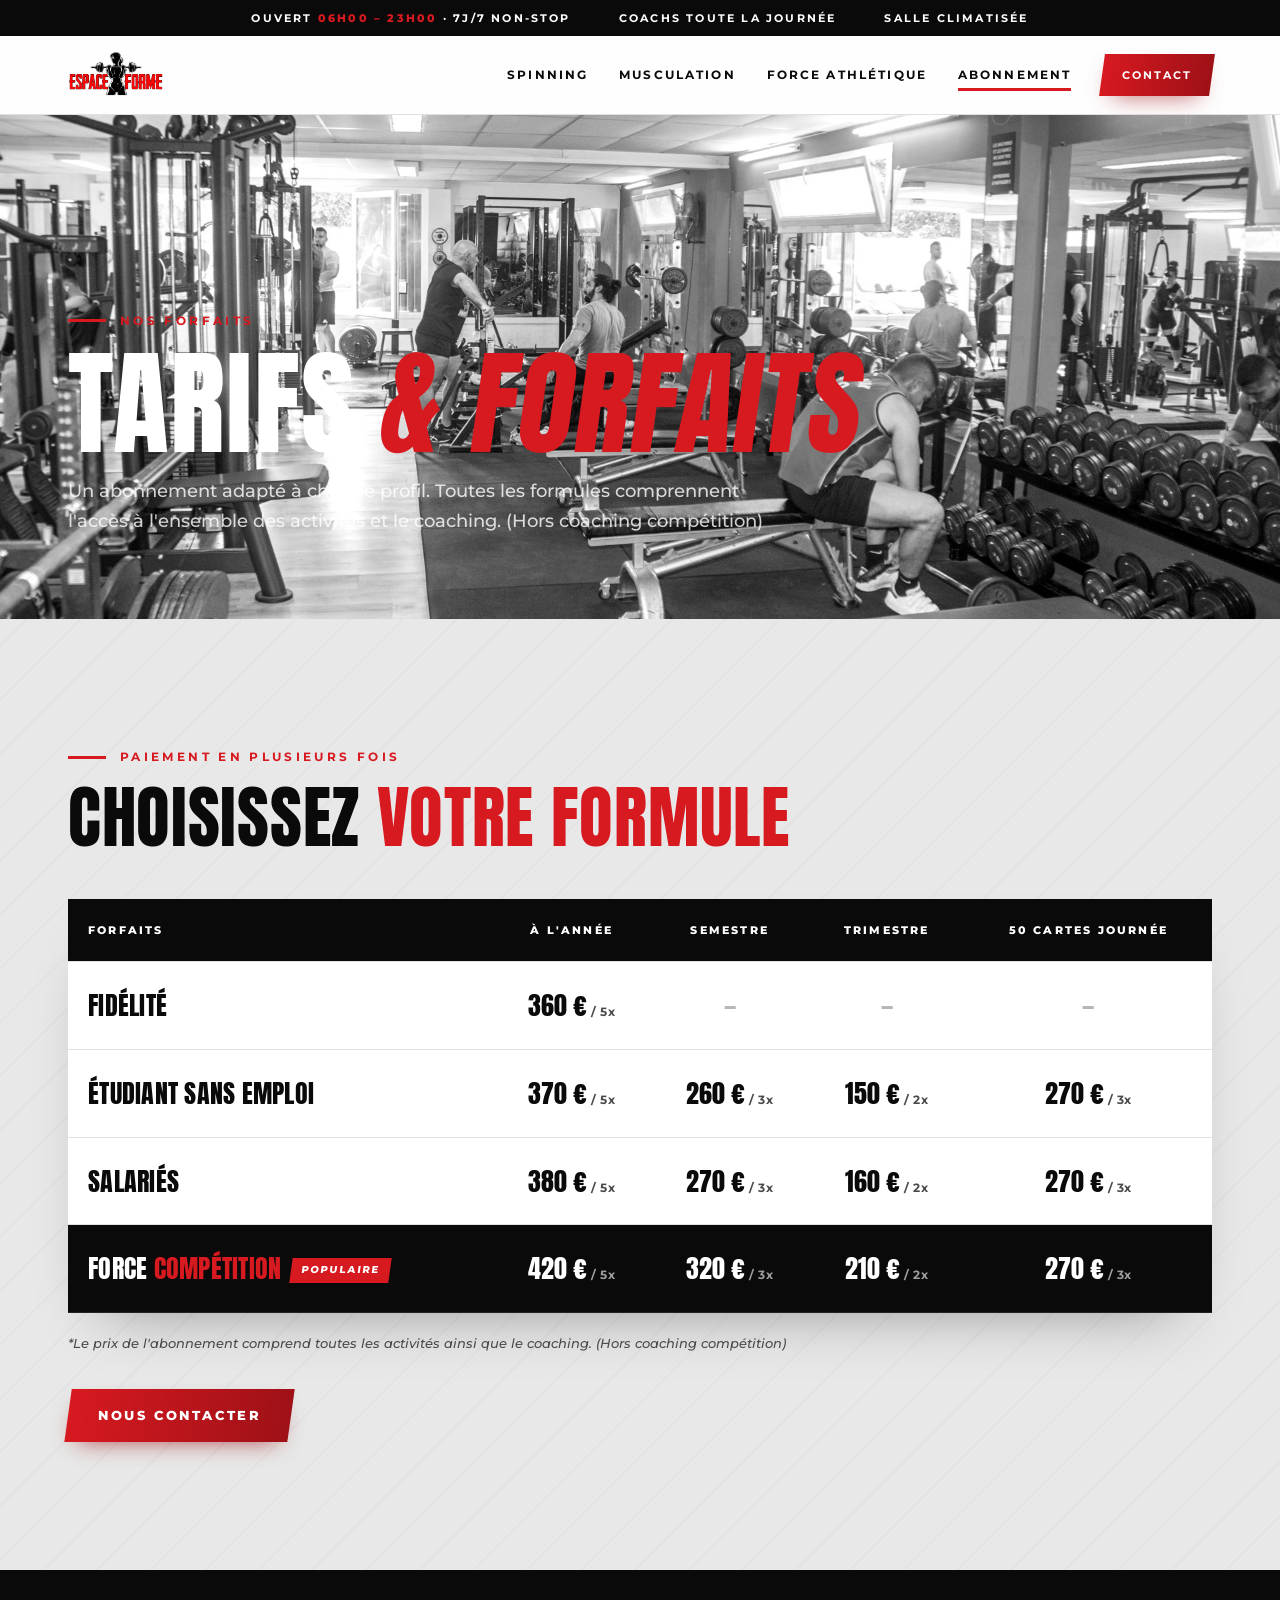
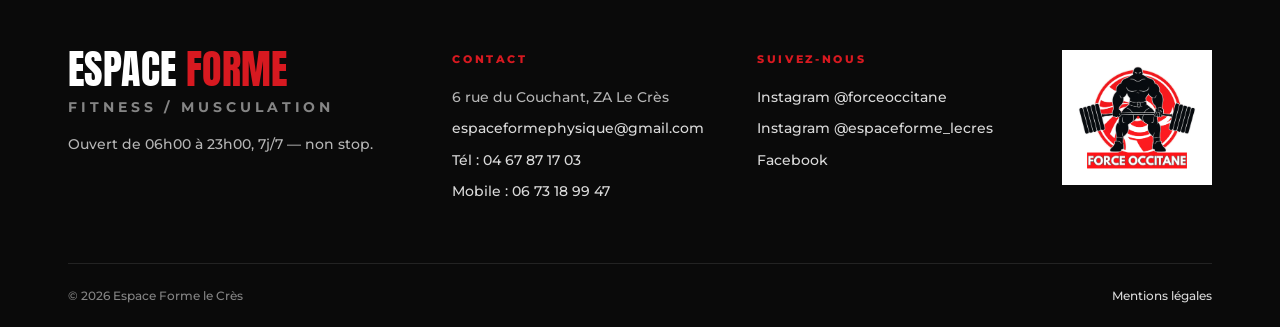
==== abonnement.html @ d4f0801f "Site Espace Forme le Crès aux couleurs Force Occitane Refonte statique du site espaceformelecres.com" ====
<!DOCTYPE html>
<html lang="fr">
<head>
<meta charset="utf-8">
<meta name="viewport" content="width=device-width, initial-scale=1">
<title>Tarifs & abonnements — Espace Forme le Crès</title>
<meta name="description" content="Tarifs et forfaits Espace Forme : fidélité, étudiant, salariés, force compétition. Toutes les activités et le coaching inclus.">
<meta name="theme-color" content="#0A0A0A">
<link rel="icon" href="assets/img/LOGO2.png">
<link rel="preconnect" href="https://fonts.googleapis.com">
<link rel="preconnect" href="https://fonts.gstatic.com" crossorigin>
<link href="https://fonts.googleapis.com/css2?family=Anton&family=Montserrat:wght@500;700;800&display=swap" rel="stylesheet">
<link rel="stylesheet" href="assets/style.css">
</head>
<body>
<div class="topbar"><div class="wrap">
  <p>Ouvert <b>06h00 – 23h00</b> · 7j/7 non-stop</p><p>Coachs toute la journée</p><p>Salle climatisée</p>
</div></div>
<header class="header">
  <div class="wrap">
    <a class="brand" href="index.html" aria-label="Espace Forme — accueil"><img src="assets/img/LOGO2.png" alt="Espace Forme" width="96" height="54"></a>
    <button class="burger" aria-label="Menu" aria-expanded="false"><span></span></button>
    <nav class="nav">
      <a href="cours-collectifs.html">Spinning</a>
      <a href="musculation.html">Musculation</a>
      <a href="force-athletique.html">Force athlétique</a>
      <a href="abonnement.html" aria-current="page">Abonnement</a>
      <a class="btn btn-rouge" href="contact.html"><span>Contact</span></a>
    </nav>
  </div>
</header>
<main>
<section class="page-hero">
  <img src="assets/img/cours-collectifs-bg.jpg" alt="" style="object-position:center">
  <div class="wrap">
    <p class="spaced kicker">Nos forfaits</p>
    <h1 class="t">Tarifs <span class="rouge italic">& forfaits</span></h1>
    <p class="lead">Un abonnement adapté à chaque profil. Toutes les formules comprennent l'accès à l'ensemble des activités et le coaching. (Hors coaching compétition)</p>
    
  </div>
</section>

<section class="sec">
  <div class="wrap">
    <div class="sec-head reveal">
      <div><p class="spaced kicker">Paiement en plusieurs fois</p><h2 class="t">Choisissez <span class="rouge">votre formule</span></h2></div>
    </div>
    <div class="reveal">
      <table class="pricing">
        <thead><tr><th scope="col">Forfaits</th><th scope="col">À l'année</th><th scope="col">Semestre</th><th scope="col">Trimestre</th><th scope="col">50 cartes journée</th></tr></thead>
        <tbody>
        <tr><th scope="row">Fidélité</th><td>360 €<small>/ 5x</small></td><td class="x" aria-label="Non disponible">—</td><td class="x" aria-label="Non disponible">—</td><td class="x" aria-label="Non disponible">—</td></tr>
        <tr><th scope="row">Étudiant sans emploi</th><td>370 €<small>/ 5x</small></td><td>260 €<small>/ 3x</small></td><td>150 €<small>/ 2x</small></td><td>270 €<small>/ 3x</small></td></tr>
        <tr><th scope="row">Salariés</th><td>380 €<small>/ 5x</small></td><td>270 €<small>/ 3x</small></td><td>160 €<small>/ 2x</small></td><td>270 €<small>/ 3x</small></td></tr>
        <tr class="hot"><th scope="row">Force <span class="rouge">Compétition</span><span class="pop">Populaire</span></th><td>420 €<small>/ 5x</small></td><td>320 €<small>/ 3x</small></td><td>210 €<small>/ 2x</small></td><td>270 €<small>/ 3x</small></td></tr>
        </tbody>
      </table>
      <div class="plans">
      <div class="plan"><h3 class="t">Fidélité</h3><dl><dt>À l'année</dt><dd>360 € <small style="font-family:var(--texte);font-size:12px">/ 5x</small></dd><dt>Semestre</dt><dd class="x">—</dd><dt>Trimestre</dt><dd class="x">—</dd><dt>50 cartes journée</dt><dd class="x">—</dd></dl></div>
      <div class="plan"><h3 class="t">Étudiant sans emploi</h3><dl><dt>À l'année</dt><dd>370 € <small style="font-family:var(--texte);font-size:12px">/ 5x</small></dd><dt>Semestre</dt><dd>260 € <small style="font-family:var(--texte);font-size:12px">/ 3x</small></dd><dt>Trimestre</dt><dd>150 € <small style="font-family:var(--texte);font-size:12px">/ 2x</small></dd><dt>50 cartes journée</dt><dd>270 € <small style="font-family:var(--texte);font-size:12px">/ 3x</small></dd></dl></div>
      <div class="plan"><h3 class="t">Salariés</h3><dl><dt>À l'année</dt><dd>380 € <small style="font-family:var(--texte);font-size:12px">/ 5x</small></dd><dt>Semestre</dt><dd>270 € <small style="font-family:var(--texte);font-size:12px">/ 3x</small></dd><dt>Trimestre</dt><dd>160 € <small style="font-family:var(--texte);font-size:12px">/ 2x</small></dd><dt>50 cartes journée</dt><dd>270 € <small style="font-family:var(--texte);font-size:12px">/ 3x</small></dd></dl></div>
      <div class="plan hot"><h3 class="t">Force <span class="rouge">Compétition</span><span class="pop">Populaire</span></h3><dl><dt>À l'année</dt><dd>420 € <small style="font-family:var(--texte);font-size:12px">/ 5x</small></dd><dt>Semestre</dt><dd>320 € <small style="font-family:var(--texte);font-size:12px">/ 3x</small></dd><dt>Trimestre</dt><dd>210 € <small style="font-family:var(--texte);font-size:12px">/ 2x</small></dd><dt>50 cartes journée</dt><dd>270 € <small style="font-family:var(--texte);font-size:12px">/ 3x</small></dd></dl></div>
      </div>
    </div>
    <p class="note">*Le prix de l'abonnement comprend toutes les activités ainsi que le coaching. (Hors coaching compétition)</p>
    <div class="btns"><a class="btn btn-rouge" href="contact.html"><span>Nous contacter</span></a></div>
  </div>
</section>
</main>
<footer class="footer">
  <div class="wrap">
    <div class="footer-grid">
      <div>
        <h3 class="t">Espace <span class="rouge">Forme</span></h3>
        <p class="spaced" style="color:rgba(255,255,255,.5);margin-bottom:14px">Fitness / Musculation</p>
        <p>Ouvert de 06h00 à 23h00, 7j/7 — non stop.</p>
      </div>
      <div>
        <h4>Contact</h4>
        <ul>
          <li>6 rue du Couchant, ZA Le Crès</li>
          <li><a href="mailto:espaceformephysique@gmail.com">espaceformephysique@gmail.com</a></li>
          <li><a href="tel:0467871703">Tél : 04 67 87 17 03</a></li>
          <li><a href="tel:0673189947">Mobile : 06 73 18 99 47</a></li>
        </ul>
      </div>
      <div>
        <h4>Suivez-nous</h4>
        <ul>
          <li><a href="https://www.instagram.com/forceoccitane/" target="_blank" rel="noopener">Instagram @forceoccitane</a></li>
          <li><a href="https://www.instagram.com/espaceforme_lecres/" target="_blank" rel="noopener">Instagram @espaceforme_lecres</a></li>
          <li><a href="https://www.facebook.com/Espace-FORME-1717182051873374/" target="_blank" rel="noopener">Facebook</a></li>
        </ul>
      </div>
      <div><a href="force-athletique.html"><img class="fo-logo" src="assets/img/logo-force-occitane.png" alt="Force Occitane" loading="lazy"></a></div>
    </div>
    <div class="footer-bottom">
      <span>© 2026 Espace Forme le Crès</span>
      <a href="mentions-legales.html">Mentions légales</a>
    </div>
  </div>
</footer>
<script src="assets/main.js"></script>
</body>
</html>
---- assets/style.css ----
/* Espace Forme le Crès — charte Force Occitane
   Noir + blanc + rouge / force / sobriété / modernité / performance */
:root{
  --rouge:#D71920; --rouge-fonce:#9E1117; --noir:#0A0A0A;
  --anthracite:#1C1C1C; --gris-clair:#E8E8E8; --blanc:#FFFFFF;
  --gris-texte:#4A4A4A; --gris-ligne:rgba(10,10,10,.12);
  --titre:'Anton','Bebas Neue','Oswald','Arial Narrow',Impact,sans-serif;
  --texte:'Montserrat','Helvetica Neue',Arial,sans-serif;
  --max:1240px; --gutter:clamp(16px,4vw,48px);
  --skew:-8deg;
}
*{box-sizing:border-box;margin:0;padding:0}
html{scroll-behavior:smooth}
body{
  font-family:var(--texte);font-weight:500;color:var(--noir);line-height:1.65;font-size:16px;
  background:
    repeating-linear-gradient(135deg,rgba(0,0,0,.025) 0 2px,transparent 2px 38px),
    var(--gris-clair);
  -webkit-font-smoothing:antialiased;overflow-x:hidden;
}
img{max-width:100%;display:block}
a{color:inherit}
.wrap{max-width:var(--max);margin:0 auto;padding:0 var(--gutter)}

/* ---------- Typo ---------- */
.t{font-family:var(--titre);font-weight:400;text-transform:uppercase;line-height:.95;letter-spacing:.01em}
.italic{display:inline-block;transform:skewX(var(--skew))}
.rouge{color:var(--rouge)} .blanc{color:var(--blanc)}
.spaced{font-weight:700;text-transform:uppercase;letter-spacing:.28em;font-size:12px}
.kicker{display:flex;align-items:center;gap:14px;color:var(--rouge);margin-bottom:18px}
.kicker::before{content:"";width:38px;height:3px;background:var(--rouge)}
h1.t{font-size:clamp(52px,9vw,128px)}
h2.t{font-size:clamp(38px,5.4vw,72px);margin-bottom:24px}
h3.t{font-size:clamp(26px,2.6vw,34px)}
.lead{font-size:clamp(16px,1.4vw,18px);color:var(--gris-texte);max-width:60ch}
.prose p{color:var(--gris-texte);max-width:68ch}
.prose p+p{margin-top:1em}
.dark .lead,.dark .prose p{color:rgba(255,255,255,.72)}

/* ---------- Boutons (bandeaux inclinés) ---------- */
.btn{display:inline-flex;align-items:center;gap:12px;text-decoration:none;
  font-family:var(--texte);font-weight:800;font-size:13px;letter-spacing:.2em;text-transform:uppercase;
  padding:16px 30px;transform:skewX(var(--skew));transition:background .2s,color .2s,box-shadow .2s;border:0;cursor:pointer}
.btn>span{display:inline-block;transform:skewX(8deg)}
.btn-rouge{background:linear-gradient(90deg,var(--rouge),var(--rouge-fonce));color:var(--blanc);box-shadow:0 10px 24px -12px rgba(158,17,23,.8)}
.btn-rouge:hover{box-shadow:0 14px 30px -10px rgba(158,17,23,.95)}
.btn-noir{background:var(--noir);color:var(--blanc)}
.btn-noir:hover{background:var(--anthracite)}
.btn-ghost{background:transparent;color:var(--noir);box-shadow:inset 0 0 0 2px var(--noir)}
.btn-ghost:hover{background:var(--noir);color:var(--blanc)}
.dark .btn-ghost{color:var(--blanc);box-shadow:inset 0 0 0 2px var(--blanc)}
.dark .btn-ghost:hover{background:var(--blanc);color:var(--noir)}
.btns{display:flex;flex-wrap:wrap;gap:16px;margin-top:34px}

/* ---------- Bandeau infos ---------- */
.topbar{background:var(--noir);color:var(--blanc)}
.topbar .wrap{display:flex;justify-content:center;gap:clamp(14px,4vw,48px);flex-wrap:wrap;padding-top:9px;padding-bottom:9px}
.topbar p{font-size:11px;font-weight:700;letter-spacing:.2em;text-transform:uppercase}
.topbar p b{color:var(--rouge);font-weight:800}

/* ---------- Header ---------- */
.header{position:sticky;top:0;z-index:50;background:rgba(255,255,255,.94);backdrop-filter:blur(10px);border-bottom:1px solid var(--gris-ligne)}
.header .wrap{display:flex;align-items:center;justify-content:space-between;gap:24px;height:78px}
.brand img{height:54px;width:auto}
.nav{display:flex;align-items:center;gap:clamp(18px,2.4vw,34px)}
.nav a{text-decoration:none;font-size:12px;font-weight:700;letter-spacing:.18em;text-transform:uppercase;position:relative;padding:6px 0}
.nav a::after{content:"";position:absolute;left:0;right:100%;bottom:0;height:3px;background:var(--rouge);transition:right .25s}
.nav a:hover::after,.nav a[aria-current=page]::after{right:0}
.nav .btn{padding:12px 20px;font-size:11px}
.nav .btn::after{display:none}
.burger{display:none;background:none;border:0;width:44px;height:44px;cursor:pointer;position:relative}
.burger span,.burger::before,.burger::after{content:"";position:absolute;left:10px;right:10px;height:3px;background:var(--noir);transition:transform .25s,opacity .25s}
.burger::before{top:14px}.burger span{top:21px}.burger::after{top:28px}
.menu-open .burger::before{transform:translateY(7px) rotate(45deg)}
.menu-open .burger span{opacity:0}
.menu-open .burger::after{transform:translateY(-7px) rotate(-45deg)}

/* ---------- Sections ---------- */
section{position:relative}
.sec{padding:clamp(72px,10vw,130px) 0}
.sec-blanc{background:var(--blanc)}
.dark{background:var(--noir);color:var(--blanc)}
.anthracite{background:var(--anthracite);color:var(--blanc)}
.corner{position:absolute;width:clamp(90px,14vw,200px);aspect-ratio:1;background:linear-gradient(135deg,var(--rouge),var(--rouge-fonce));pointer-events:none}
.corner.br{right:0;bottom:0;clip-path:polygon(100% 0,100% 100%,0 100%)}
.corner.tl{left:0;top:0;clip-path:polygon(0 0,100% 0,0 100%)}
.split{display:grid;grid-template-columns:1fr 1fr;gap:clamp(36px,6vw,90px);align-items:center}

/* ---------- Hero accueil ---------- */
.hero{min-height:calc(100vh - 116px);display:flex;align-items:center;padding:clamp(48px,7vw,90px) 0;overflow:hidden}
.hero .wrap{display:grid;grid-template-columns:1.05fr 1fr;gap:clamp(32px,5vw,70px);align-items:center;width:100%}
.hero h1{font-size:clamp(60px,8.6vw,132px);line-height:.88}
.hero h1 .italic{white-space:nowrap}
.hero h1 .rouge{display:block}
.hero-media{position:relative}
.hero-media img{width:100%;aspect-ratio:4/5;object-fit:cover;object-position:78% center;
  clip-path:polygon(14% 0,100% 0,100% 100%,0 100%);filter:drop-shadow(-18px 10px 24px rgba(0,0,0,.28))}
.hero-tag{position:absolute;left:-4%;bottom:9%;background:var(--noir);color:var(--blanc);padding:16px 26px;transform:skewX(var(--skew))}
.hero-tag>*{transform:skewX(8deg)}
.hero-tag .t{font-size:34px;display:block}
.hero-tag a{font-size:11px;font-weight:700;letter-spacing:.24em;text-transform:uppercase;color:var(--rouge);text-decoration:none;display:block}

/* ---------- Chiffres encadrés ---------- */
.frame-stats{display:flex;align-items:stretch;border:3px solid var(--rouge);margin-top:40px;max-width:560px}
.frame-stats>div{flex:1;padding:18px 16px;text-align:center}
.frame-stats>div+div{border-left:3px solid var(--rouge)}
.frame-stats .t{font-size:clamp(30px,3.4vw,44px);display:block}
.frame-stats small{font-size:10px;font-weight:700;letter-spacing:.2em;text-transform:uppercase;color:var(--gris-texte)}
.dark .frame-stats small{color:rgba(255,255,255,.6)}

.photo-frame{position:relative}
.photo-frame img{width:100%;aspect-ratio:5/4;object-fit:cover;box-shadow:0 30px 60px -30px rgba(0,0,0,.5)}
.photo-frame::before{content:"";position:absolute;inset:auto auto -18px -18px;width:45%;height:45%;border-left:3px solid var(--rouge);border-bottom:3px solid var(--rouge)}

/* ---------- Activités ---------- */
.sec-head{display:flex;justify-content:space-between;align-items:end;gap:24px;flex-wrap:wrap;margin-bottom:48px}
.sec-head h2{margin:0}
.cards{display:grid;grid-template-columns:repeat(4,1fr);gap:20px}
.card{position:relative;display:flex;flex-direction:column;text-decoration:none;background:var(--blanc);overflow:hidden;transition:transform .3s,box-shadow .3s}
.card:hover{transform:translateY(-6px);box-shadow:0 26px 50px -28px rgba(0,0,0,.45)}
.card-img{aspect-ratio:4/3;overflow:hidden;background:var(--anthracite)}
.card-img img{width:100%;height:100%;object-fit:cover;filter:grayscale(1) contrast(1.05);transition:filter .4s,transform .6s}
.card:hover .card-img img{filter:none;transform:scale(1.05)}
.card-body{padding:26px 24px 28px;display:flex;flex-direction:column;flex:1;border-top:4px solid var(--rouge)}
.card-num{font-family:var(--titre);font-size:15px;color:var(--rouge);letter-spacing:.1em}
.card h3{margin:6px 0 12px}
.card p{font-size:14px;color:var(--gris-texte);flex:1}
.card .more{margin-top:20px;font-size:11px;font-weight:800;letter-spacing:.22em;text-transform:uppercase;display:flex;align-items:center;gap:10px}
.card .more::after{content:"";width:28px;height:2px;background:var(--rouge);transition:width .25s}
.card:hover .more::after{width:48px}

/* ---------- Bloc club ---------- */
.club{display:grid;grid-template-columns:auto 1fr auto;gap:clamp(28px,5vw,70px);align-items:center}
.club-logo{width:clamp(180px,20vw,260px);background:var(--blanc);padding:22px}
.club h2{margin-bottom:12px}

/* ---------- Horaires / accès ---------- */
.big-hours{font-family:var(--titre);font-size:clamp(72px,11vw,150px);line-height:.85;text-transform:uppercase}
.big-hours .sep{color:var(--rouge)}
.info-list{list-style:none;margin-top:30px;border-top:2px solid rgba(215,25,32,.35)}
.info-list li{display:flex;gap:18px;align-items:center;padding:14px 0;border-bottom:2px solid rgba(215,25,32,.35)}
.info-list .k{flex:none;width:44px;height:44px;background:var(--rouge);color:var(--blanc);display:flex;align-items:center;justify-content:center}
.info-list .k svg{width:20px;height:20px}
.info-list a{text-decoration:none;font-weight:700}
.info-list a:hover{color:var(--rouge)}
.map{width:100%;height:100%;min-height:420px;border:0;filter:grayscale(1) contrast(1.05);display:block}
.map-box{position:relative;min-height:420px;box-shadow:0 30px 60px -30px rgba(0,0,0,.5)}
.map-box::after{content:"";position:absolute;top:-10px;right:-10px;width:80px;height:80px;border-top:3px solid var(--rouge);border-right:3px solid var(--rouge);pointer-events:none}

/* ---------- Hero des pages ---------- */
.page-hero{position:relative;min-height:clamp(380px,56vh,560px);display:flex;align-items:flex-end;color:var(--blanc);overflow:hidden;background:var(--noir)}
.page-hero>img{position:absolute;inset:0;width:100%;height:100%;object-fit:cover;filter:grayscale(.35)}
.page-hero::before{content:"";position:absolute;inset:0;background:linear-gradient(90deg,rgba(10,10,10,.92) 0%,rgba(10,10,10,.65) 45%,rgba(10,10,10,.15) 100%),linear-gradient(0deg,rgba(10,10,10,.6),transparent 50%)}
.page-hero .wrap{position:relative;width:100%;padding-bottom:clamp(48px,7vw,84px);padding-top:80px}
.page-hero h1{margin-bottom:18px}
.page-hero .lead{color:rgba(255,255,255,.8)}
.badge{display:inline-block;background:var(--rouge);color:var(--blanc);padding:6px 14px;transform:skewX(var(--skew));font-size:11px;font-weight:800;letter-spacing:.2em;text-transform:uppercase;margin-top:22px}
.badge>span{display:inline-block;transform:skewX(8deg)}

/* ---------- Piliers (numérotés) ---------- */
.pillars{display:grid;grid-template-columns:repeat(3,1fr);gap:0;border-top:3px solid var(--noir)}
.pillar{padding:34px 30px 10px 0}
.pillar+.pillar{padding-left:30px;border-left:1px solid var(--gris-ligne)}
.pillar .n{font-family:var(--titre);font-size:56px;color:var(--rouge);line-height:1}
.pillar h3{margin:10px 0 10px}
.pillar p{color:var(--gris-texte);font-size:15px}
.dark .pillars{border-color:var(--rouge)}
.dark .pillar+.pillar{border-color:rgba(255,255,255,.12)}
.dark .pillar p{color:rgba(255,255,255,.68)}

/* ---------- Planning ---------- */
.planning{display:grid;grid-template-columns:repeat(5,1fr);gap:12px}
.day{background:var(--blanc);border-top:4px solid var(--noir);padding:22px 20px;min-height:190px}
.day h3{font-size:28px;margin-bottom:16px}
.slot{border-left:3px solid var(--rouge);padding:4px 0 4px 12px;margin-bottom:12px}
.slot b{display:block;font-family:var(--titre);font-weight:400;font-size:24px;letter-spacing:.02em}
.slot span{font-size:11px;font-weight:700;letter-spacing:.2em;text-transform:uppercase;color:var(--gris-texte)}
.day.off{background:transparent;border-top-color:var(--gris-ligne);box-shadow:inset 0 0 0 1px var(--gris-ligne)}
.day.off p{font-size:12px;font-weight:700;letter-spacing:.16em;text-transform:uppercase;color:#8a8a8a}
.note{font-size:13px;color:var(--gris-texte);margin-top:20px;font-style:italic}

/* ---------- Force athlétique ---------- */
.sbd{display:grid;grid-template-columns:repeat(3,1fr);gap:20px;margin-top:50px}
.lift{background:var(--anthracite);padding:34px 30px;position:relative;overflow:hidden}
.lift .letter{font-family:var(--titre);font-size:180px;line-height:.8;color:var(--rouge);opacity:.95;display:block;margin-bottom:18px;transform:skewX(var(--skew))}
.lift h3{margin-bottom:6px}
.lift .en{font-size:11px;font-weight:700;letter-spacing:.24em;text-transform:uppercase;color:rgba(255,255,255,.5);display:block;margin-bottom:16px}
.lift p{font-size:14px;color:rgba(255,255,255,.72)}
.founder{display:grid;grid-template-columns:.8fr 1.2fr;gap:clamp(32px,6vw,90px);align-items:center}
.founder-img{position:relative}
.founder-img img{width:100%;aspect-ratio:3/4;object-fit:cover;object-position:top;filter:drop-shadow(-18px 10px 24px rgba(0,0,0,.28))}
.founder-img .hero-tag{left:auto;right:-6%;bottom:6%}
.partners{display:flex;align-items:center;gap:36px;flex-wrap:wrap;margin-top:36px;padding-top:30px;border-top:1px solid var(--gris-ligne)}
.partners img{height:90px;width:auto}
.partners img.ff{height:48px}
.gallery{display:grid;grid-template-columns:repeat(6,1fr);grid-auto-rows:180px;gap:12px}
.gallery figure{position:relative;overflow:hidden;background:var(--anthracite)}
.gallery img{width:100%;height:100%;object-fit:cover;transition:transform .6s}
.gallery figure:hover img{transform:scale(1.05)}
.gallery figcaption{position:absolute;left:0;right:0;bottom:0;padding:30px 16px 12px;font-size:11px;font-weight:700;letter-spacing:.12em;text-transform:uppercase;color:var(--blanc);background:linear-gradient(0deg,rgba(10,10,10,.85),transparent);opacity:0;transition:opacity .3s}
.gallery figure:hover figcaption{opacity:1}
.g1{grid-column:span 3;grid-row:span 2}.g2{grid-column:span 3;grid-row:span 2}
.g3,.g4,.g5,.g6{grid-column:span 3}
.g7{grid-column:span 2}.g8{grid-column:span 2}.g9{grid-column:span 2}

/* ---------- Tarifs ---------- */
.pricing{width:100%;border-collapse:collapse;background:var(--blanc);box-shadow:0 30px 60px -36px rgba(0,0,0,.4)}
.pricing th,.pricing td{padding:22px 20px;text-align:center;border-bottom:1px solid var(--gris-ligne)}
.pricing thead th{background:var(--noir);color:var(--blanc);font-size:11px;font-weight:800;letter-spacing:.2em;text-transform:uppercase}
.pricing thead th:first-child{text-align:left}
.pricing tbody th{text-align:left;font-family:var(--titre);font-weight:400;font-size:26px;text-transform:uppercase;letter-spacing:.01em}
.pricing td{font-family:var(--titre);font-size:26px}
.pricing td small{font-family:var(--texte);font-size:12px;font-weight:700;color:var(--gris-texte);margin-left:4px;letter-spacing:.05em}
.pricing td.x{color:#b5b5b5;font-size:22px}
.pricing tr.hot{background:var(--noir);color:var(--blanc)}
.pricing tr.hot td{color:var(--blanc);border-color:rgba(255,255,255,.1)}
.pricing tr.hot td small{color:rgba(255,255,255,.6)}
.pricing tr.hot th{color:var(--blanc);border-color:rgba(255,255,255,.1)}
.pricing tr.hot th .rouge{color:var(--rouge)}
.pop{display:inline-block;margin-left:10px;background:var(--rouge);color:var(--blanc);font-family:var(--texte);font-size:10px;font-weight:800;letter-spacing:.2em;padding:4px 10px;vertical-align:middle;transform:skewX(var(--skew))}
.plans{display:none;gap:16px}
.plan{background:var(--blanc);border-top:4px solid var(--noir);padding:24px}
.plan.hot{background:var(--noir);color:var(--blanc);border-top-color:var(--rouge)}
.plan h3{margin-bottom:14px;display:flex;align-items:center;flex-wrap:wrap;gap:8px}
.plan dl{display:grid;grid-template-columns:1fr auto;gap:0}
.plan dt,.plan dd{padding:10px 0;border-bottom:1px solid var(--gris-ligne)}
.plan.hot dt,.plan.hot dd{border-color:rgba(255,255,255,.12)}
.plan dt{font-size:12px;font-weight:700;letter-spacing:.14em;text-transform:uppercase}
.plan dd{font-family:var(--titre);font-size:22px;text-align:right}
.plan dd.x{color:#b5b5b5}

/* ---------- Contact ---------- */
.contact-grid{display:grid;grid-template-columns:1fr 1.1fr;gap:clamp(36px,6vw,80px);align-items:start}
.form{background:var(--noir);color:var(--blanc);padding:clamp(28px,4vw,48px);position:relative}
.form h2{margin-bottom:26px}
.field{margin-bottom:16px}
.field label{display:block;font-size:11px;font-weight:700;letter-spacing:.2em;text-transform:uppercase;color:rgba(255,255,255,.6);margin-bottom:8px}
.field input,.field textarea{width:100%;background:var(--anthracite);border:0;border-bottom:2px solid rgba(255,255,255,.15);color:var(--blanc);font:inherit;font-size:16px;padding:14px 16px;outline:none;transition:border-color .2s}
.field input:focus,.field textarea:focus{border-bottom-color:var(--rouge)}
.field textarea{resize:vertical;min-height:140px}
.form .btn{margin-top:10px}
.form-note{font-size:12px;color:rgba(255,255,255,.5);margin-top:16px}

/* ---------- Mentions ---------- */
.legal h2{font-size:clamp(28px,3vw,38px);margin:48px 0 14px}
.legal p{color:var(--gris-texte);max-width:78ch}
.legal p+p{margin-top:.8em}
.legal a{color:var(--rouge);font-weight:700}

/* ---------- Footer ---------- */
.footer{background:var(--noir);color:var(--blanc);padding:80px 0 0;position:relative;overflow:hidden}
.footer-grid{display:grid;grid-template-columns:1.3fr 1fr 1fr auto;gap:40px;padding-bottom:60px}
.footer h3.t{font-size:40px;margin-bottom:8px}
.footer h4{font-size:11px;font-weight:800;letter-spacing:.24em;text-transform:uppercase;color:var(--rouge);margin-bottom:18px}
.footer p,.footer li{font-size:14px;color:rgba(255,255,255,.7)}
.footer ul{list-style:none}
.footer li+li{margin-top:8px}
.footer a{text-decoration:none;color:rgba(255,255,255,.85)}
.footer a:hover{color:var(--rouge)}
.footer .fo-logo{width:150px;background:var(--blanc);padding:14px}
.footer-bottom{border-top:1px solid rgba(255,255,255,.1);padding:22px 0;display:flex;justify-content:space-between;gap:16px;flex-wrap:wrap;font-size:12px;color:rgba(255,255,255,.5)}

/* ---------- Apparition ---------- */
.reveal{opacity:0;transform:translateY(24px);transition:opacity .7s ease,transform .7s ease}
.reveal.in{opacity:1;transform:none}
@media (prefers-reduced-motion:reduce){.reveal{opacity:1;transform:none;transition:none}html{scroll-behavior:auto}}

/* ---------- Responsive ---------- */
@media (max-width:1080px){
  .cards{grid-template-columns:repeat(2,1fr)}
  .planning{grid-template-columns:repeat(3,1fr)}
  .footer-grid{grid-template-columns:1fr 1fr}
}
@media (max-width:900px){
  .burger{display:block}
  .nav{position:absolute;top:100%;left:0;right:0;flex-direction:column;align-items:stretch;gap:0;background:var(--blanc);padding:10px var(--gutter) 28px;border-bottom:4px solid var(--rouge);transform:translateY(-8px);opacity:0;pointer-events:none;transition:opacity .2s,transform .2s;max-height:calc(100vh - 80px);overflow:auto}
  .menu-open .nav{opacity:1;transform:none;pointer-events:auto}
  .nav a{padding:16px 0;border-bottom:1px solid var(--gris-ligne);font-size:13px}
  .nav a::after{display:none}
  .nav a[aria-current=page]{color:var(--rouge)}
  .nav .btn{margin-top:20px;justify-content:center;padding:16px}
  .hero{min-height:0}
  .hero .wrap,.split,.founder,.contact-grid{grid-template-columns:1fr}
  .hero-media{max-width:520px;margin-left:auto}
  .club{grid-template-columns:1fr;text-align:left}
  .sbd{grid-template-columns:1fr}
  .lift .letter{font-size:130px}
  .pillars{grid-template-columns:1fr}
  .pillar,.pillar+.pillar{padding:26px 0;border-left:0;border-bottom:1px solid var(--gris-ligne)}
  .dark .pillar{border-color:rgba(255,255,255,.12)}
  .gallery{grid-template-columns:repeat(2,1fr);grid-auto-rows:160px}
  .gallery figure{grid-column:span 1!important;grid-row:span 1!important}
  .gallery .g1,.gallery .g2{grid-column:span 2!important;grid-row:span 2!important}
  .founder-img{max-width:440px}
  .founder-img .hero-tag{right:-2%}
  .pricing{display:none}
  .plans{display:grid}
}
@media (max-width:640px){
  .topbar p:not(:first-child){display:none}
  .header .wrap{height:68px}
  .brand img{height:44px}
  .cards{grid-template-columns:1fr}
  .planning{grid-template-columns:1fr}
  .day{min-height:0}
  .footer-grid{grid-template-columns:1fr}
  .hero-tag{left:0}
  .frame-stats .t{font-size:28px}
  .btn{padding:15px 22px}
  .partners img{height:70px}
}
.plan dt{display:flex;align-items:center}
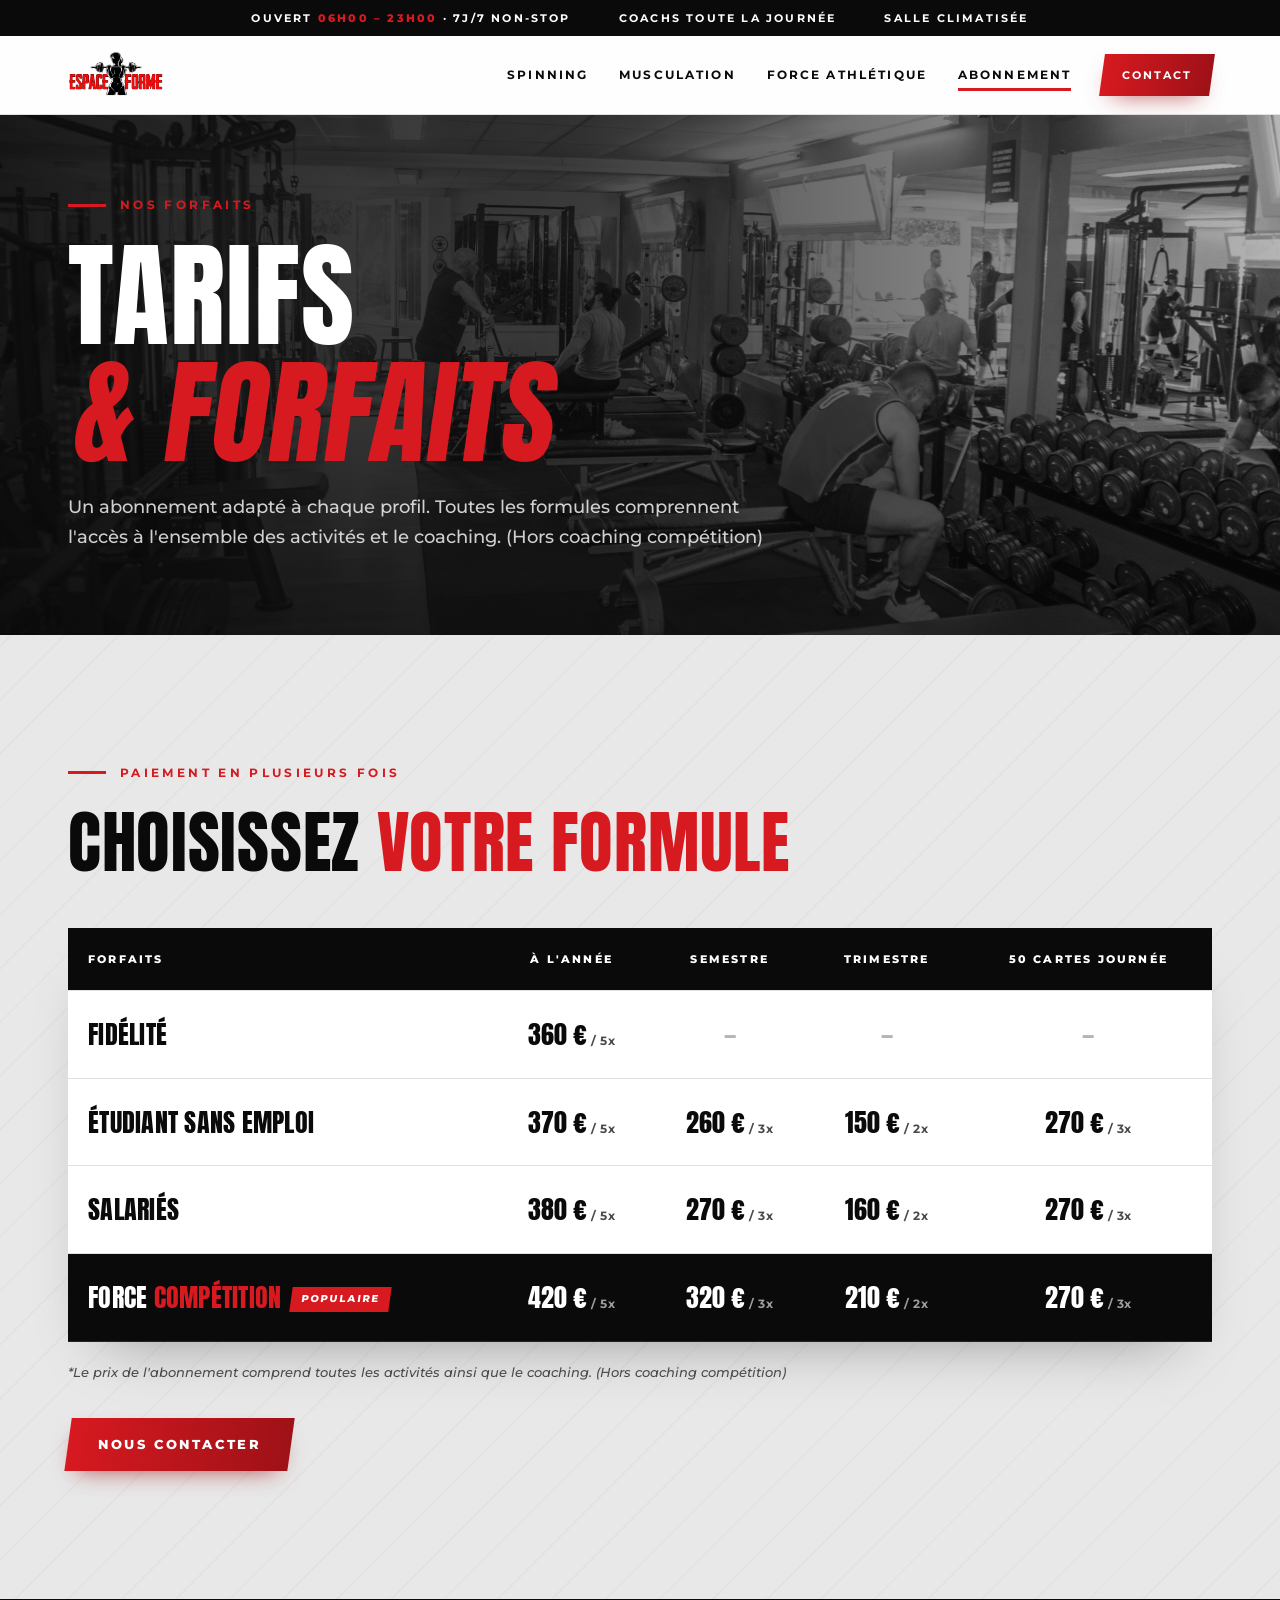
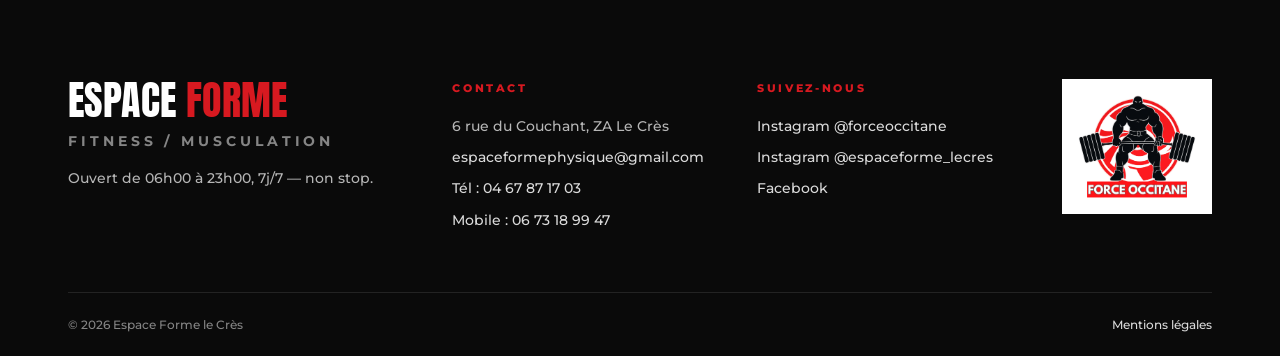
==== commit 153727f5: "Corrige les textes qui se chevauchent - Interligne des titres Anton relevé (accents qui touchaient l" ====
--- a/abonnement.html
+++ b/abonnement.html
@@ -10,7 +10,7 @@
 <link rel="preconnect" href="https://fonts.googleapis.com">
 <link rel="preconnect" href="https://fonts.gstatic.com" crossorigin>
 <link href="https://fonts.googleapis.com/css2?family=Anton&family=Montserrat:wght@500;700;800&display=swap" rel="stylesheet">
-<link rel="stylesheet" href="assets/style.css">
+<link rel="stylesheet" href="assets/style.css?v=4">
 </head>
 <body>
 <div class="topbar"><div class="wrap">
@@ -34,7 +34,7 @@
   <img src="assets/img/cours-collectifs-bg.jpg" alt="" style="object-position:center">
   <div class="wrap">
     <p class="spaced kicker">Nos forfaits</p>
-    <h1 class="t">Tarifs <span class="rouge italic">& forfaits</span></h1>
+    <h1 class="t">Tarifs<br><span class="rouge italic">& forfaits</span></h1>
     <p class="lead">Un abonnement adapté à chaque profil. Toutes les formules comprennent l'accès à l'ensemble des activités et le coaching. (Hors coaching compétition)</p>
     
   </div>
@@ -100,6 +100,6 @@
     </div>
   </div>
 </footer>
-<script src="assets/main.js"></script>
+<script src="assets/main.js?v=4"></script>
 </body>
 </html>
--- a/assets/style.css
+++ b/assets/style.css
@@ -23,11 +23,11 @@
 .wrap{max-width:var(--max);margin:0 auto;padding:0 var(--gutter)}
 
 /* ---------- Typo ---------- */
-.t{font-family:var(--titre);font-weight:400;text-transform:uppercase;line-height:.95;letter-spacing:.01em}
-.italic{display:inline-block;transform:skewX(var(--skew))}
+.t{font-family:var(--titre);font-weight:400;text-transform:uppercase;line-height:1.08;letter-spacing:.01em}
+.italic{display:inline-block;transform:skewX(var(--skew));margin-left:.08em;padding-right:.04em}
 .rouge{color:var(--rouge)} .blanc{color:var(--blanc)}
 .spaced{font-weight:700;text-transform:uppercase;letter-spacing:.28em;font-size:12px}
-.kicker{display:flex;align-items:center;gap:14px;color:var(--rouge);margin-bottom:18px}
+.kicker{display:flex;align-items:center;gap:14px;color:var(--rouge);margin-bottom:22px}
 .kicker::before{content:"";width:38px;height:3px;background:var(--rouge)}
 h1.t{font-size:clamp(52px,9vw,128px)}
 h2.t{font-size:clamp(38px,5.4vw,72px);margin-bottom:24px}
@@ -85,24 +85,25 @@
 .corner.br{right:0;bottom:0;clip-path:polygon(100% 0,100% 100%,0 100%)}
 .corner.tl{left:0;top:0;clip-path:polygon(0 0,100% 0,0 100%)}
 .split{display:grid;grid-template-columns:1fr 1fr;gap:clamp(36px,6vw,90px);align-items:center}
+.split>*,.hero .wrap>*,.contact-grid>*,.founder>*{min-width:0}
 
 /* ---------- Hero accueil ---------- */
 .hero{min-height:calc(100vh - 116px);display:flex;align-items:center;padding:clamp(48px,7vw,90px) 0;overflow:hidden}
 .hero .wrap{display:grid;grid-template-columns:1.05fr 1fr;gap:clamp(32px,5vw,70px);align-items:center;width:100%}
-.hero h1{font-size:clamp(60px,8.6vw,132px);line-height:.88}
+.hero h1{font-size:clamp(54px,7.8vw,110px);line-height:1.02}
 .hero h1 .italic{white-space:nowrap}
-.hero h1 .rouge{display:block}
+.hero h1 .rouge{display:table}
 .hero-media{position:relative}
 .hero-media img{width:100%;aspect-ratio:4/5;object-fit:cover;object-position:78% center;
   clip-path:polygon(14% 0,100% 0,100% 100%,0 100%);filter:drop-shadow(-18px 10px 24px rgba(0,0,0,.28))}
 .hero-tag{position:absolute;left:-4%;bottom:9%;background:var(--noir);color:var(--blanc);padding:16px 26px;transform:skewX(var(--skew))}
 .hero-tag>*{transform:skewX(8deg)}
-.hero-tag .t{font-size:34px;display:block}
-.hero-tag a{font-size:11px;font-weight:700;letter-spacing:.24em;text-transform:uppercase;color:var(--rouge);text-decoration:none;display:block}
+.hero-tag .t{font-size:34px;display:block;line-height:1.1}
+.hero-tag a{font-size:11px;font-weight:700;letter-spacing:.24em;text-transform:uppercase;color:var(--rouge);text-decoration:none;display:block;margin-top:4px}
 
 /* ---------- Chiffres encadrés ---------- */
 .frame-stats{display:flex;align-items:stretch;border:3px solid var(--rouge);margin-top:40px;max-width:560px}
-.frame-stats>div{flex:1;padding:18px 16px;text-align:center}
+.frame-stats>div{flex:1;min-width:0;padding:18px 10px;text-align:center}
 .frame-stats>div+div{border-left:3px solid var(--rouge)}
 .frame-stats .t{font-size:clamp(30px,3.4vw,44px);display:block}
 .frame-stats small{font-size:10px;font-weight:700;letter-spacing:.2em;text-transform:uppercase;color:var(--gris-texte)}
@@ -135,13 +136,13 @@
 .club h2{margin-bottom:12px}
 
 /* ---------- Horaires / accès ---------- */
-.big-hours{font-family:var(--titre);font-size:clamp(72px,11vw,150px);line-height:.85;text-transform:uppercase}
+.big-hours{font-family:var(--titre);font-size:clamp(64px,8.5vw,128px);line-height:1.02;text-transform:uppercase;white-space:nowrap}
 .big-hours .sep{color:var(--rouge)}
 .info-list{list-style:none;margin-top:30px;border-top:2px solid rgba(215,25,32,.35)}
 .info-list li{display:flex;gap:18px;align-items:center;padding:14px 0;border-bottom:2px solid rgba(215,25,32,.35)}
 .info-list .k{flex:none;width:44px;height:44px;background:var(--rouge);color:var(--blanc);display:flex;align-items:center;justify-content:center}
 .info-list .k svg{width:20px;height:20px}
-.info-list a{text-decoration:none;font-weight:700}
+.info-list a{text-decoration:none;font-weight:700;overflow-wrap:anywhere}
 .info-list a:hover{color:var(--rouge)}
 .map{width:100%;height:100%;min-height:420px;border:0;filter:grayscale(1) contrast(1.05);display:block}
 .map-box{position:relative;min-height:420px;box-shadow:0 30px 60px -30px rgba(0,0,0,.5)}
@@ -150,9 +151,9 @@
 /* ---------- Hero des pages ---------- */
 .page-hero{position:relative;min-height:clamp(380px,56vh,560px);display:flex;align-items:flex-end;color:var(--blanc);overflow:hidden;background:var(--noir)}
 .page-hero>img{position:absolute;inset:0;width:100%;height:100%;object-fit:cover;filter:grayscale(.35)}
-.page-hero::before{content:"";position:absolute;inset:0;background:linear-gradient(90deg,rgba(10,10,10,.92) 0%,rgba(10,10,10,.65) 45%,rgba(10,10,10,.15) 100%),linear-gradient(0deg,rgba(10,10,10,.6),transparent 50%)}
-.page-hero .wrap{position:relative;width:100%;padding-bottom:clamp(48px,7vw,84px);padding-top:80px}
-.page-hero h1{margin-bottom:18px}
+.page-hero::before{content:"";position:absolute;inset:0;z-index:1;background:linear-gradient(90deg,rgba(10,10,10,.92) 0%,rgba(10,10,10,.75) 45%,rgba(10,10,10,.3) 100%),linear-gradient(0deg,rgba(10,10,10,.6),transparent 50%)}
+.page-hero .wrap{position:relative;z-index:2;width:100%;padding-bottom:clamp(48px,7vw,84px);padding-top:80px}
+.page-hero h1{margin-bottom:20px;line-height:1.02}
 .page-hero .lead{color:rgba(255,255,255,.8)}
 .badge{display:inline-block;background:var(--rouge);color:var(--blanc);padding:6px 14px;transform:skewX(var(--skew));font-size:11px;font-weight:800;letter-spacing:.2em;text-transform:uppercase;margin-top:22px}
 .badge>span{display:inline-block;transform:skewX(8deg)}
@@ -162,7 +163,7 @@
 .pillar{padding:34px 30px 10px 0}
 .pillar+.pillar{padding-left:30px;border-left:1px solid var(--gris-ligne)}
 .pillar .n{font-family:var(--titre);font-size:56px;color:var(--rouge);line-height:1}
-.pillar h3{margin:10px 0 10px}
+.pillar h3{margin:16px 0 10px}
 .pillar p{color:var(--gris-texte);font-size:15px}
 .dark .pillars{border-color:var(--rouge)}
 .dark .pillar+.pillar{border-color:rgba(255,255,255,.12)}
@@ -182,7 +183,7 @@
 /* ---------- Force athlétique ---------- */
 .sbd{display:grid;grid-template-columns:repeat(3,1fr);gap:20px;margin-top:50px}
 .lift{background:var(--anthracite);padding:34px 30px;position:relative;overflow:hidden}
-.lift .letter{font-family:var(--titre);font-size:180px;line-height:.8;color:var(--rouge);opacity:.95;display:block;margin-bottom:18px;transform:skewX(var(--skew))}
+.lift .letter{font-family:var(--titre);font-size:180px;line-height:.95;color:var(--rouge);opacity:.95;display:block;margin-bottom:18px;transform:skewX(var(--skew))}
 .lift h3{margin-bottom:6px}
 .lift .en{font-size:11px;font-weight:700;letter-spacing:.24em;text-transform:uppercase;color:rgba(255,255,255,.5);display:block;margin-bottom:16px}
 .lift p{font-size:14px;color:rgba(255,255,255,.72)}
@@ -243,7 +244,7 @@
 
 /* ---------- Mentions ---------- */
 .legal h2{font-size:clamp(28px,3vw,38px);margin:48px 0 14px}
-.legal p{color:var(--gris-texte);max-width:78ch}
+.legal p{color:var(--gris-texte);max-width:78ch;overflow-wrap:anywhere}
 .legal p+p{margin-top:.8em}
 .legal a{color:var(--rouge);font-weight:700}
 
@@ -273,6 +274,7 @@
 }
 @media (max-width:900px){
   .burger{display:block}
+  .page-hero::before{background:linear-gradient(0deg,rgba(10,10,10,.94) 0%,rgba(10,10,10,.8) 60%,rgba(10,10,10,.6) 100%)}
   .nav{position:absolute;top:100%;left:0;right:0;flex-direction:column;align-items:stretch;gap:0;background:var(--blanc);padding:10px var(--gutter) 28px;border-bottom:4px solid var(--rouge);transform:translateY(-8px);opacity:0;pointer-events:none;transition:opacity .2s,transform .2s;max-height:calc(100vh - 80px);overflow:auto}
   .menu-open .nav{opacity:1;transform:none;pointer-events:auto}
   .nav a{padding:16px 0;border-bottom:1px solid var(--gris-ligne);font-size:13px}
@@ -280,7 +282,7 @@
   .nav a[aria-current=page]{color:var(--rouge)}
   .nav .btn{margin-top:20px;justify-content:center;padding:16px}
   .hero{min-height:0}
-  .hero .wrap,.split,.founder,.contact-grid{grid-template-columns:1fr}
+  .hero .wrap,.split,.founder,.contact-grid{grid-template-columns:minmax(0,1fr)}
   .hero-media{max-width:520px;margin-left:auto}
   .club{grid-template-columns:1fr;text-align:left}
   .sbd{grid-template-columns:1fr}
@@ -305,7 +307,9 @@
   .day{min-height:0}
   .footer-grid{grid-template-columns:1fr}
   .hero-tag{left:0}
-  .frame-stats .t{font-size:28px}
+  .hero h1{font-size:14.5vw}
+  .big-hours{font-size:20vw}
+  .frame-stats .t{font-size:clamp(22px,7vw,28px)}
   .btn{padding:15px 22px}
   .partners img{height:70px}
 }
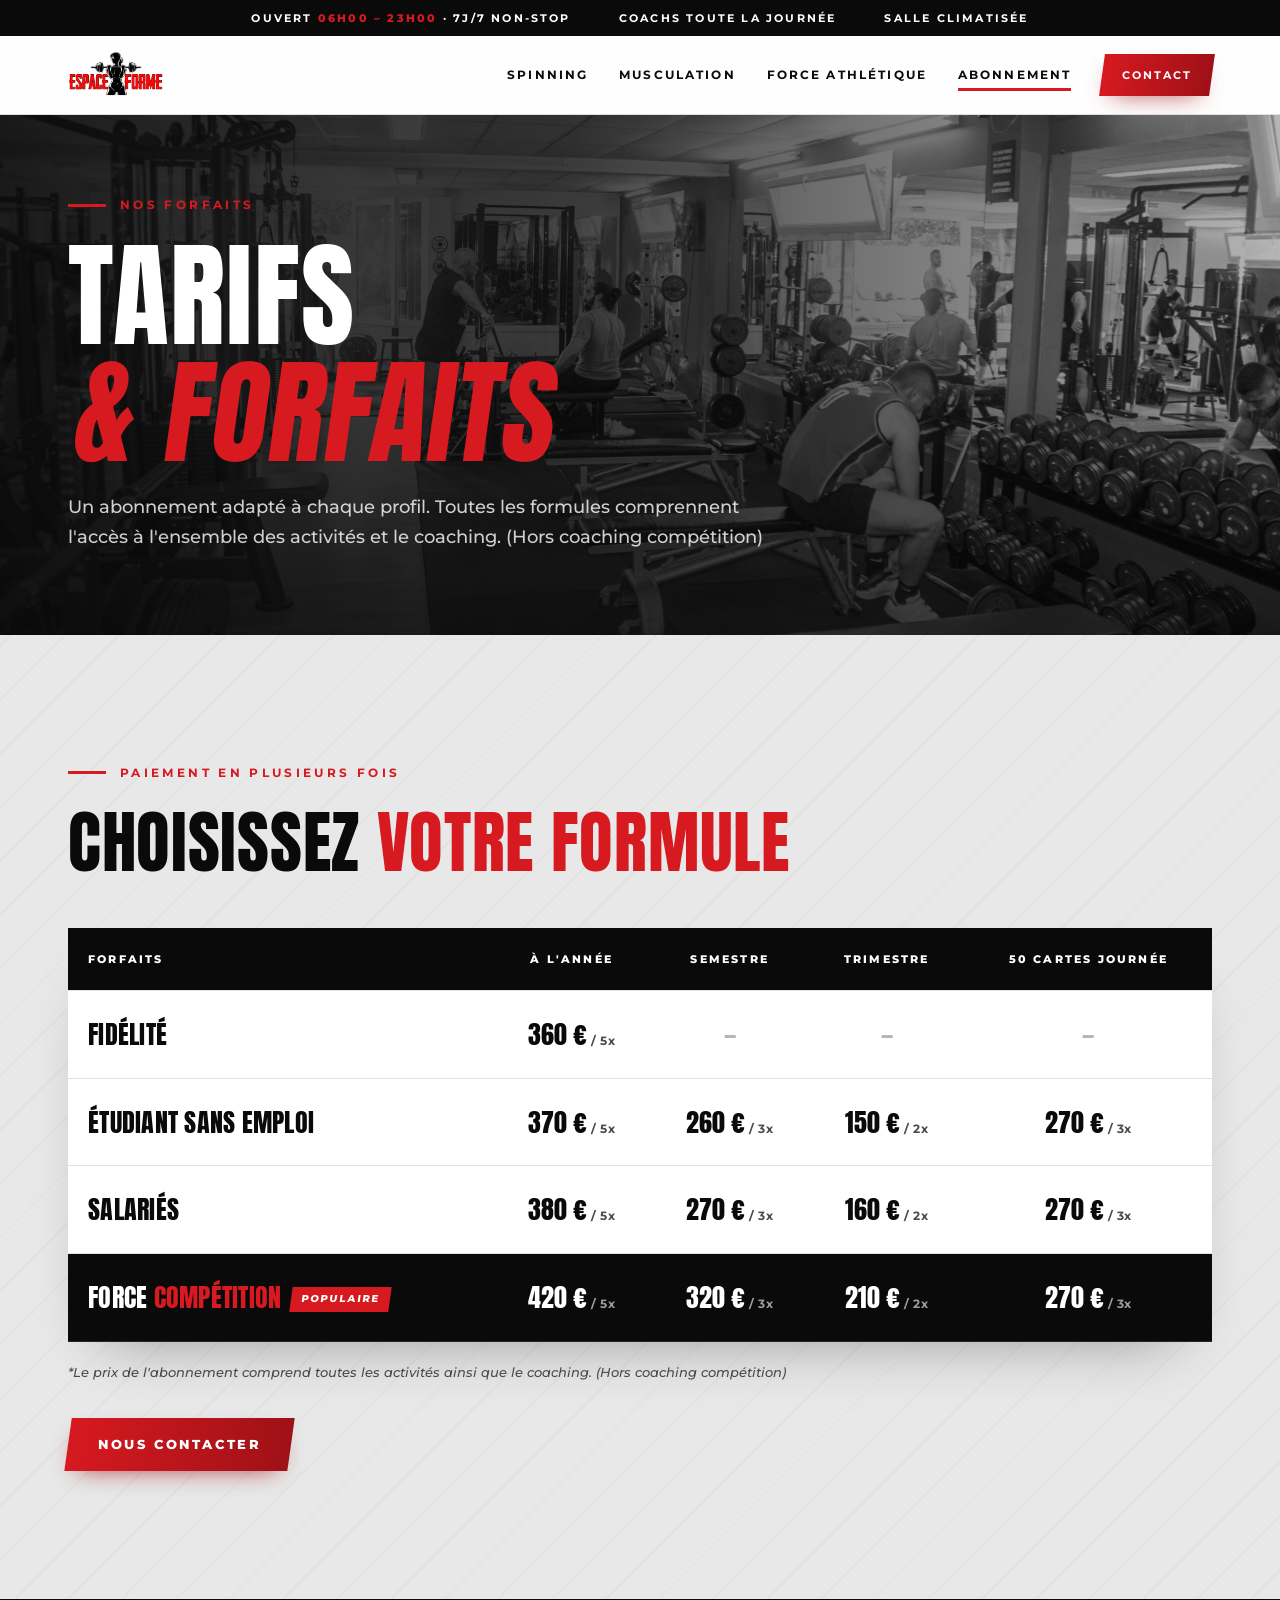
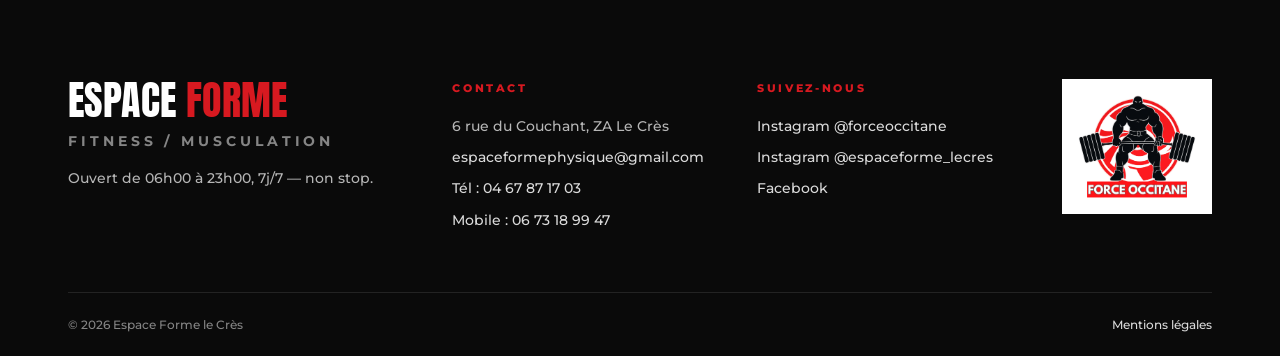
==== commit 9a759dc0: "Affiche les photos et la carte en couleur Retire les filtres noir et blanc des cartes activités, de " ====
--- a/abonnement.html
+++ b/abonnement.html
@@ -10,7 +10,7 @@
 <link rel="preconnect" href="https://fonts.googleapis.com">
 <link rel="preconnect" href="https://fonts.gstatic.com" crossorigin>
 <link href="https://fonts.googleapis.com/css2?family=Anton&family=Montserrat:wght@500;700;800&display=swap" rel="stylesheet">
-<link rel="stylesheet" href="assets/style.css?v=4">
+<link rel="stylesheet" href="assets/style.css?v=5">
 </head>
 <body>
 <div class="topbar"><div class="wrap">
@@ -100,6 +100,6 @@
     </div>
   </div>
 </footer>
-<script src="assets/main.js?v=4"></script>
+<script src="assets/main.js?v=5"></script>
 </body>
 </html>
--- a/assets/style.css
+++ b/assets/style.css
@@ -120,8 +120,8 @@
 .card{position:relative;display:flex;flex-direction:column;text-decoration:none;background:var(--blanc);overflow:hidden;transition:transform .3s,box-shadow .3s}
 .card:hover{transform:translateY(-6px);box-shadow:0 26px 50px -28px rgba(0,0,0,.45)}
 .card-img{aspect-ratio:4/3;overflow:hidden;background:var(--anthracite)}
-.card-img img{width:100%;height:100%;object-fit:cover;filter:grayscale(1) contrast(1.05);transition:filter .4s,transform .6s}
-.card:hover .card-img img{filter:none;transform:scale(1.05)}
+.card-img img{width:100%;height:100%;object-fit:cover;transition:transform .6s}
+.card:hover .card-img img{transform:scale(1.05)}
 .card-body{padding:26px 24px 28px;display:flex;flex-direction:column;flex:1;border-top:4px solid var(--rouge)}
 .card-num{font-family:var(--titre);font-size:15px;color:var(--rouge);letter-spacing:.1em}
 .card h3{margin:6px 0 12px}
@@ -144,13 +144,13 @@
 .info-list .k svg{width:20px;height:20px}
 .info-list a{text-decoration:none;font-weight:700;overflow-wrap:anywhere}
 .info-list a:hover{color:var(--rouge)}
-.map{width:100%;height:100%;min-height:420px;border:0;filter:grayscale(1) contrast(1.05);display:block}
+.map{width:100%;height:100%;min-height:420px;border:0;display:block}
 .map-box{position:relative;min-height:420px;box-shadow:0 30px 60px -30px rgba(0,0,0,.5)}
 .map-box::after{content:"";position:absolute;top:-10px;right:-10px;width:80px;height:80px;border-top:3px solid var(--rouge);border-right:3px solid var(--rouge);pointer-events:none}
 
 /* ---------- Hero des pages ---------- */
 .page-hero{position:relative;min-height:clamp(380px,56vh,560px);display:flex;align-items:flex-end;color:var(--blanc);overflow:hidden;background:var(--noir)}
-.page-hero>img{position:absolute;inset:0;width:100%;height:100%;object-fit:cover;filter:grayscale(.35)}
+.page-hero>img{position:absolute;inset:0;width:100%;height:100%;object-fit:cover}
 .page-hero::before{content:"";position:absolute;inset:0;z-index:1;background:linear-gradient(90deg,rgba(10,10,10,.92) 0%,rgba(10,10,10,.75) 45%,rgba(10,10,10,.3) 100%),linear-gradient(0deg,rgba(10,10,10,.6),transparent 50%)}
 .page-hero .wrap{position:relative;z-index:2;width:100%;padding-bottom:clamp(48px,7vw,84px);padding-top:80px}
 .page-hero h1{margin-bottom:20px;line-height:1.02}
